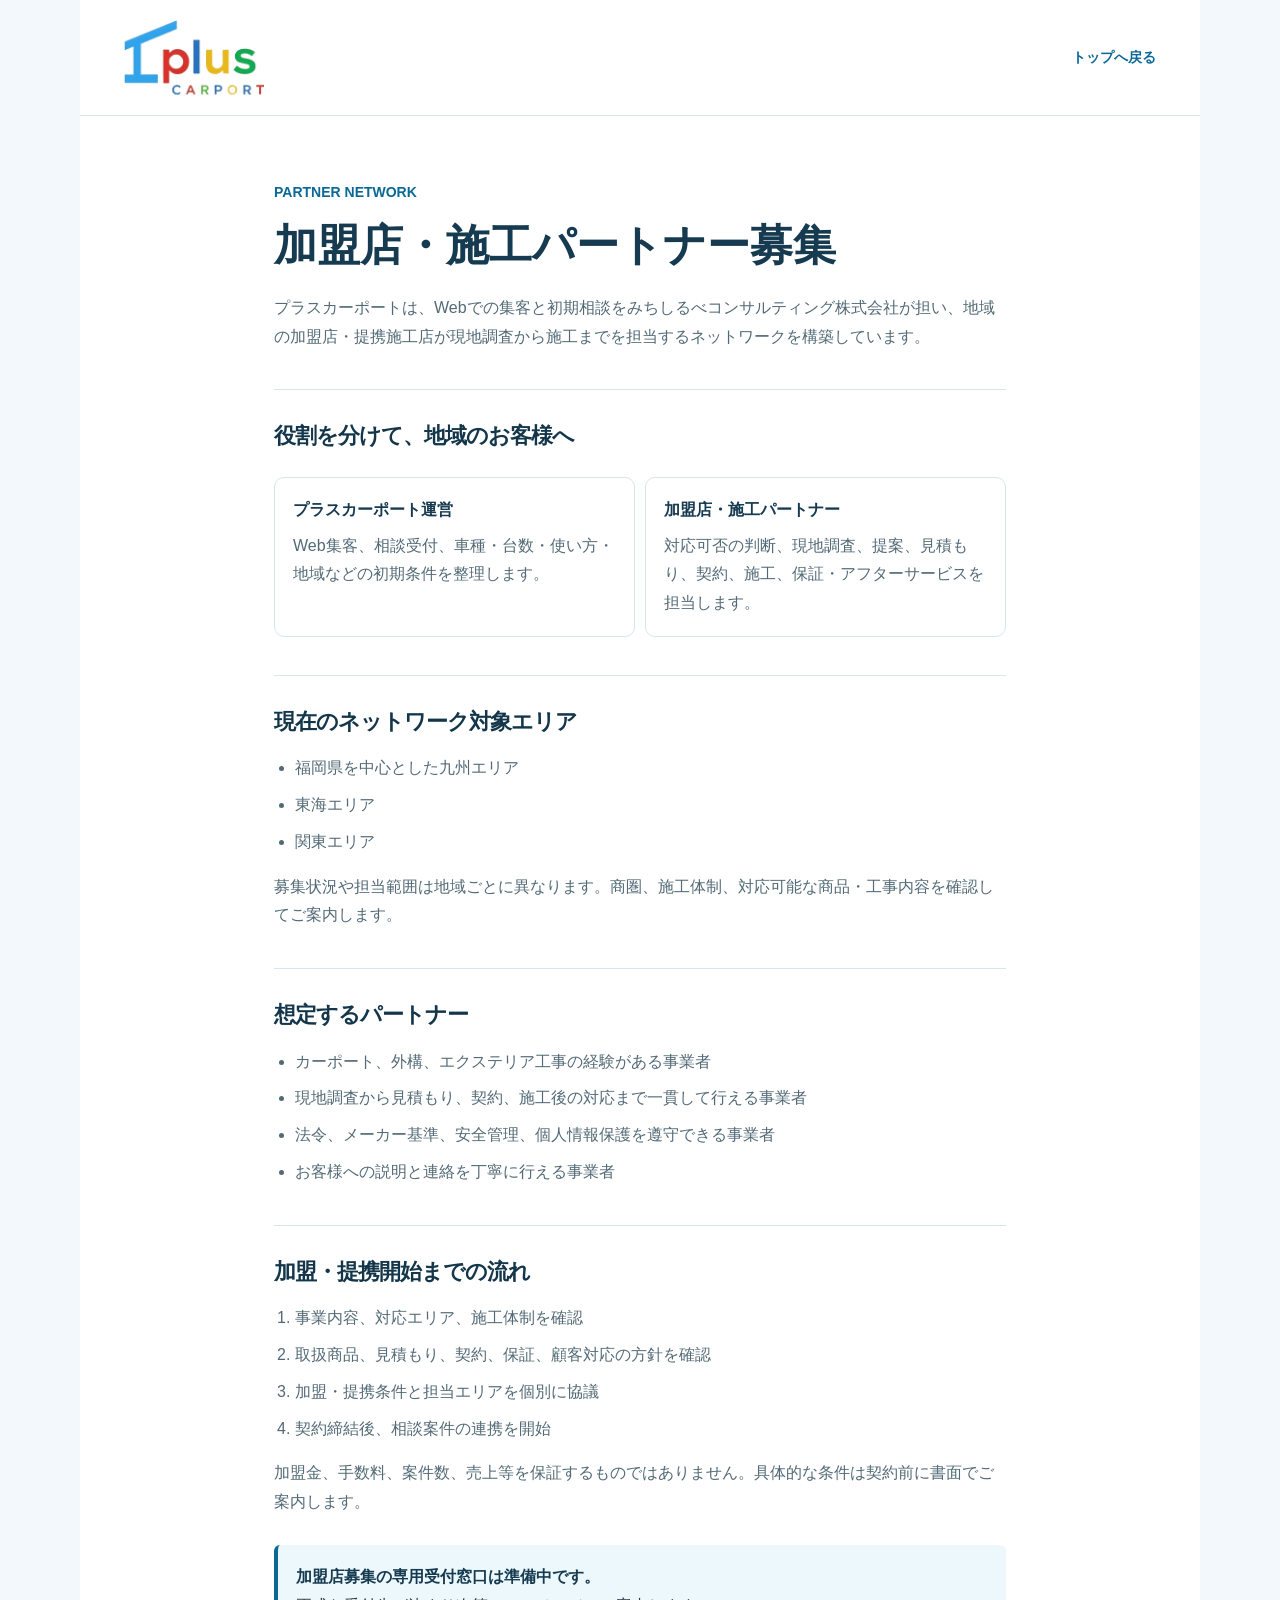
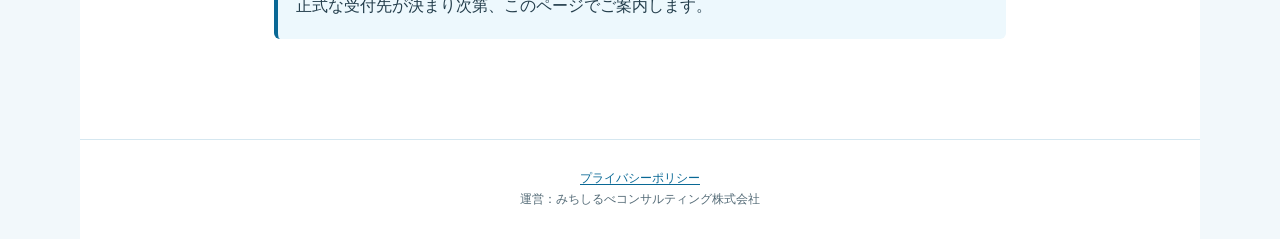
==== public/partners.html @ 20f772e6 "Clarify operator, service areas, and partner delivery model" ====
<!doctype html>
<html lang="ja">
<head>
  <meta charset="UTF-8" />
  <meta name="viewport" content="width=device-width, initial-scale=1, viewport-fit=cover" />
  <meta name="theme-color" content="#30a8e5" />
  <meta name="robots" content="noindex,follow" />
  <meta name="description" content="プラスカーポートの加盟店・施工パートナー募集についてご案内します。" />
  <link rel="canonical" href="https://michishirube-consulting.github.io/plus-carport/partners.html" />
  <title>加盟店・施工パートナー募集｜プラスカーポート</title>
  <link rel="stylesheet" href="styles.css?v=network-20260921" />
</head>
<body>
  <a class="skip-link" href="#main-content">本文へ移動</a>
  <div class="site-shell subpage-shell">
    <header class="subpage-header">
      <a class="brand" href="index.html" aria-label="プラスカーポート トップへ"><span class="brand-logo"><img src="assets/plus-carport-logo.png" width="2048" height="2048" alt="プラスカーポート" /></span></a>
      <a class="subpage-back" href="index.html">トップへ戻る</a>
    </header>
    <main class="subpage-main" id="main-content">
      <p class="subpage-kicker">PARTNER NETWORK</p>
      <h1>加盟店・施工パートナー募集</h1>
      <p class="subpage-lead">プラスカーポートは、Webでの集客と初期相談をみちしるべコンサルティング株式会社が担い、地域の加盟店・提携施工店が現地調査から施工までを担当するネットワークを構築しています。</p>

      <section class="subpage-section">
        <h2>役割を分けて、地域のお客様へ</h2>
        <div class="role-table">
          <div><strong>プラスカーポート運営</strong><p>Web集客、相談受付、車種・台数・使い方・地域などの初期条件を整理します。</p></div>
          <div><strong>加盟店・施工パートナー</strong><p>対応可否の判断、現地調査、提案、見積もり、契約、施工、保証・アフターサービスを担当します。</p></div>
        </div>
      </section>

      <section class="subpage-section">
        <h2>現在のネットワーク対象エリア</h2>
        <ul>
          <li>福岡県を中心とした九州エリア</li>
          <li>東海エリア</li>
          <li>関東エリア</li>
        </ul>
        <p>募集状況や担当範囲は地域ごとに異なります。商圏、施工体制、対応可能な商品・工事内容を確認してご案内します。</p>
      </section>

      <section class="subpage-section">
        <h2>想定するパートナー</h2>
        <ul>
          <li>カーポート、外構、エクステリア工事の経験がある事業者</li>
          <li>現地調査から見積もり、契約、施工後の対応まで一貫して行える事業者</li>
          <li>法令、メーカー基準、安全管理、個人情報保護を遵守できる事業者</li>
          <li>お客様への説明と連絡を丁寧に行える事業者</li>
        </ul>
      </section>

      <section class="subpage-section">
        <h2>加盟・提携開始までの流れ</h2>
        <ol>
          <li>事業内容、対応エリア、施工体制を確認</li>
          <li>取扱商品、見積もり、契約、保証、顧客対応の方針を確認</li>
          <li>加盟・提携条件と担当エリアを個別に協議</li>
          <li>契約締結後、相談案件の連携を開始</li>
        </ol>
        <p>加盟金、手数料、案件数、売上等を保証するものではありません。具体的な条件は契約前に書面でご案内します。</p>
      </section>

      <div class="notice-box"><strong>加盟店募集の専用受付窓口は準備中です。</strong><br />正式な受付先が決まり次第、このページでご案内します。</div>
    </main>
    <footer class="subpage-footer"><a href="privacy.html">プライバシーポリシー</a><br />運営：みちしるべコンサルティング株式会社</footer>
  </div>
</body>
</html>
---- public/styles.css ----
:root {
  --navy: #163b50;
  --navy-deep: #14364a;
  --blue: #096895;
  --blue-light: #d8f0fc;
  --blue-soft: #edf8fd;
  --brand-sky: #30a8e5;
  --brand-red: #da3a30;
  --brand-yellow: #f1c62b;
  --brand-green: #008b45;
  --brand-stripe: linear-gradient(90deg, var(--brand-sky) 0 40%, var(--brand-red) 40% 60%, var(--brand-yellow) 60% 80%, var(--brand-green) 80% 100%);
  --ink: #233d4b;
  --muted: #536a76;
  --line: #d5e7f0;
  --paper: #fff;
  --page: #f2f8fb;
  --line-green: #008044;
  --line-green-dark: #006734;
  --sans: "Noto Sans JP", "Hiragino Kaku Gothic ProN", "Yu Gothic", "Meiryo", sans-serif;
}
* { box-sizing: border-box; }
html { scroll-behavior: smooth; background: var(--page); }
body { margin: 0; color: var(--ink); font: 1rem/1.8 var(--sans); -webkit-font-smoothing: antialiased; }
img { display: block; width: 100%; max-width: 100%; height: auto; }
figure, blockquote { margin: 0; }
a { color: inherit; text-underline-offset: .2em; }
button { font: inherit; }
a, button, summary { -webkit-tap-highlight-color: transparent; }
a:focus-visible, button:focus-visible, summary:focus-visible { outline: 3px solid var(--blue); outline-offset: 4px; }
em { font-style: normal; }
[hidden] { display: none !important; }
[id] { scroll-margin-top: 20px; }
.site-shell { max-width: 1120px; margin: 0 auto; background: var(--paper); }
.skip-link { position: fixed; z-index: 100; top: 8px; left: 8px; padding: 10px 14px; color: #fff; background: var(--navy-deep); transform: translateY(-160%); }
.skip-link:focus { transform: translateY(0); }
.site-header { position: relative; min-height: 94px; padding: 9px 20px 12px; display: flex; justify-content: space-between; align-items: center; gap: 12px; border-bottom: 1px solid var(--line); }
.site-header::before { content: ""; position: absolute; top: 0; right: 0; left: 0; height: 4px; background: var(--brand-stripe); }
.brand { display: flex; align-items: center; gap: 10px; text-decoration: none; }
/* Keep the supplied PNG unchanged; exclude its transparent margins in layout. */
.brand-logo { position: relative; display: block; flex: none; width: 140px; aspect-ratio: 1160 / 622; overflow: hidden; }
.brand-logo img { position: absolute; width: 176.551724%; max-width: none; height: auto; left: -38.87931%; top: -108.199357%; }
.header-consult { min-height: 44px; display: flex; align-items: center; justify-content: center; padding: 8px 12px; border: 1px solid #aad5e9; border-radius: 8px; background: var(--blue-soft); color: var(--blue); font-size: .875rem; font-weight: 700; text-decoration: none; }
.hero { background: var(--blue-soft); color: var(--navy); }
.hero-intro { padding: 24px 22px 22px; }
.eyebrow { margin: 0 0 12px; font-size: .875rem; font-weight: 700; color: var(--blue); letter-spacing: .04em; }
.hero h1 { margin: 0; font-size: clamp(1.85rem, 8.9vw, 2.6rem); line-height: 1.36; letter-spacing: -.055em; font-weight: 800; }
.hero h1 em { color: var(--blue); background: linear-gradient(transparent 79%, #f9e895 79%); }
.hero-lead { margin: 16px 0 0; max-width: 31em; color: var(--ink); font-size: 1rem; line-height: 1.75; }
.hero-media { position: relative; height: 210px; }
.hero-media img { height: 100%; object-fit: cover; object-position: center 55%; }
.image-note { position: absolute; top: 10px; right: 10px; padding: 3px 8px; color: #fff; background: rgba(11,34,55,.86); border-radius: 3px; font-size: .75rem; line-height: 1.5; }
.photo-caption { position: absolute; right: 0; bottom: 0; left: 0; padding: 22px 20px 10px; color: #fff; background: linear-gradient(transparent, rgba(4,20,33,.8)); font-size: .75rem; }
.hero-action-card { padding: 19px 20px 23px; background: #fff; color: var(--ink); border-bottom: 1px solid var(--line); }
.action-promise { margin: 0 0 11px; color: var(--navy); font-size: .875rem; text-align: center; }
.action-promise strong { font-weight: 800; }
.line-button { display: grid; grid-template-columns: 32px minmax(0,1fr) 18px; align-items: center; gap: 7px; min-height: 60px; padding: 12px; color: #fff; background: var(--line-green); border: 0; border-radius: 8px; font-size: .9375rem; font-weight: 800; line-height: 1.5; text-align: center; text-decoration: none; transition: background 160ms ease; }
.line-button:hover { background: var(--line-green-dark); }
.chat-icon { display: grid; place-items: center; width: 32px; height: 29px; border: 1px solid rgba(255,255,255,.6); border-radius: 7px; font-size: .75rem; line-height: 1; letter-spacing: -.035em; }
.button-arrow { font-size: 1.25rem; }
.button-note { margin: 9px 0 0; font-size: .75rem; line-height: 1.7; color: var(--muted); text-align: center; }
.secondary-link { display: block; width: fit-content; margin: 9px auto -3px; padding: 6px 0; color: var(--navy); font-size: .875rem; }
.hero-shortcuts { display: grid; grid-template-columns: repeat(3, minmax(0, 1fr)); gap: 8px; margin-top: 14px; }
.hero-shortcuts a { display: grid; place-items: center; min-height: 44px; padding: 7px 4px; background: #fff; color: var(--navy); border: 1px solid #afd0e0; border-radius: 8px; font-size: .875rem; font-weight: 700; text-decoration: none; text-align: center; }
.hero-shortcuts a:nth-child(1) { border-top: 3px solid var(--brand-sky); }
.hero-shortcuts a:nth-child(2) { border-top: 3px solid var(--brand-red); }
.hero-shortcuts a:nth-child(3) { border-top: 3px solid var(--brand-yellow); }
.hero-shortcuts a:hover { text-decoration: underline; }
.custom-shortcut { display: flex; align-items: center; justify-content: space-between; gap: 8px; min-height: 48px; margin-top: 10px; color: var(--blue); font-size: .75rem; font-weight: 700; text-decoration: none; }
.custom-shortcut:hover { text-decoration: underline; }
.specialist-promise { margin: 0; padding: 25px 20px; background: #fff; color: var(--blue); border-bottom: 1px solid var(--line); font-size: .875rem; line-height: 1.8; text-align: center; }
.specialist-promise strong { color: var(--navy); }
.expert-strip, .examples, .guide-section, .cost-section, .check-section, .flow-section, .faq-section, .line-consult, .network-section { padding: 52px 20px; }
.expert-strip { padding-top: 42px; padding-bottom: 42px; background: var(--blue-soft); }
h2 { margin: 0; color: var(--navy-deep); font-size: clamp(1.5rem, 6.7vw, 2rem); line-height: 1.5; font-weight: 800; letter-spacing: -.045em; }
h2 em { color: var(--blue); }
.section-number { display: flex; align-items: center; justify-content: space-between; gap: 12px; margin: 0 0 14px; color: var(--blue); font-size: .875rem; font-weight: 700; letter-spacing: .055em; }
.section-number span { display: grid; place-items: center; width: 34px; height: 34px; border-radius: 50%; background: var(--blue-soft); color: var(--blue); flex: none; font-size: .875rem; font-family: ui-monospace, monospace; }
.section-heading { margin-bottom: 24px; }
.section-heading > p:last-child:not(.section-number) { margin: 14px 0 0; color: var(--muted); }
.everyday-list { display: grid; gap: 0; margin: 24px 0 0; padding: 0; list-style: none; }
.everyday-list li { display: grid; gap: 5px; padding: 15px 0; border-top: 1px solid #ccdce4; }
.everyday-list span { color: var(--blue); font-size: .75rem; font-weight: 700; }
.everyday-list strong { font-size: 1rem; line-height: 1.6; }
.expert-note { margin: 20px 0 0; color: var(--muted); }
.filter-row { display: grid; grid-template-columns: repeat(3,minmax(0,1fr)); gap: 8px; margin-bottom: 14px; }
.filter-chip { min-height: 44px; display: grid; place-items: center; padding: 8px 5px; color: var(--blue); border: 1px solid #afd0e0; border-radius: 8px; font-size: .875rem; font-weight: 700; text-decoration: none; }
.filter-chip:hover { background: var(--blue-soft); }
.image-disclosure { margin: 0 0 20px; color: var(--muted); font-size: .75rem; line-height: 1.7; }
.case-grid { display: grid; gap: 24px; }
.case-card { overflow: hidden; background: #fff; border: 1px solid var(--line); border-radius: 14px; }
.case-image { position: relative; aspect-ratio: 3/2; overflow: hidden; }
.case-image img { height: 100%; object-fit: cover; }
.case-tag { position: absolute; bottom: 12px; left: 12px; padding: 4px 12px; border-radius: 6px; color: var(--navy); background: #fff; border-left: 4px solid var(--brand-sky); font-size: .875rem; font-weight: 800; }
.case-card--two .case-tag { border-left-color: var(--brand-red); }
.case-body { padding: 22px 18px 14px; }
.case-kicker { margin: 0 0 8px; font-size: .875rem; font-weight: 700; color: var(--blue); }
.case-body h3 { margin: 0; color: var(--navy-deep); font-size: 1.1875rem; line-height: 1.6; letter-spacing: -.025em; }
.case-body > p:not(.case-kicker) { margin: 14px 0 0; color: var(--muted); }
.spec-list { margin: 20px 0 0; border-top: 1px solid var(--line); }
.spec-list > div { display: grid; grid-template-columns: 5em 1fr; gap: 8px; padding: 10px 0; border-bottom: 1px solid var(--line); font-size: .875rem; line-height: 1.65; }
.spec-list dt { color: var(--muted); }
.spec-list dd { margin: 0; font-weight: 600; }
.text-link { display: flex; justify-content: space-between; gap: 8px; align-items: center; min-height: 52px; margin-top: 10px; padding: 6px 0; color: var(--navy); font-weight: 800; font-size: .875rem; text-decoration: none; }
.text-link span { font-size: 1.25rem; }
.case-card--two { background: #f2f9fd; }
.cost-bridge { margin-top: 28px; padding: 24px 18px; background: #fff9e3; border-left: 4px solid var(--brand-yellow); border-radius: 0 10px 10px 0; }
.cost-bridge strong { color: var(--navy); font-size: 1rem; }
.cost-bridge p { margin: 10px 0; color: var(--muted); }
.cost-bridge a { display: flex; align-items: center; justify-content: space-between; min-height: 44px; font-size: .875rem; font-weight: 700; }
.custom-section { position: relative; padding: 52px 20px 38px; color: #fff; background: var(--navy-deep); }
.custom-section::before { content: ""; position: absolute; top: 0; right: 0; left: 0; height: 4px; background: var(--brand-stripe); }
.custom-section .section-number { color: #b5dcee; }
.custom-section .section-number span { background: #2c5369; color: #fff; }
.custom-eyebrow { margin: 24px 0 12px; color: #b5dcee; font-size: .6875rem; letter-spacing: .17em; }
.custom-section h2 { color: #fff; font-size: clamp(1.85rem, 7.7vw, 2.8rem); line-height: 1.45; }
.custom-section h2 em { color: #99d9fa; }
.custom-section .section-heading > p:last-child { color: #d6e5ee; }
.custom-disclosure { margin: 0 0 24px; max-width: 54em; color: #c0d4e0; font-size: .75rem; line-height: 1.8; }
.custom-grid { display: grid; gap: 24px; }
.custom-card { min-width: 0; display: flex; flex-direction: column; background: #fff; color: var(--ink); border-radius: 12px; }
.custom-photo { position: relative; display: block; border-radius: 12px 12px 0 0; overflow: hidden; background: #e5edf0; }
.custom-photo img { aspect-ratio: 3/2; object-fit: contain; }
.custom-photo:hover .custom-zoom { background: var(--navy); }
.custom-zoom { position: absolute; bottom: 10px; right: 10px; padding: 4px 9px; color: #fff; background: #14364ae6; border-radius: 4px; font-size: .6875rem; }
.custom-body { flex: 1; display: flex; flex-direction: column; padding: 20px 18px 12px; }
.custom-category { display: flex; align-items: center; flex-wrap: wrap; gap: 8px; margin: 0 0 14px; color: var(--blue); font-size: .8125rem; font-weight: 700; }
.custom-category > span { padding-left: 7px; border-left: 3px solid var(--brand-sky); font-family: ui-monospace, monospace; }
.custom-card:nth-child(2) .custom-category > span { border-color: var(--brand-red); }
.custom-card:nth-child(3) .custom-category > span { border-color: var(--brand-yellow); }
.custom-card:nth-child(4) .custom-category > span { border-color: var(--brand-green); }
.custom-category small { margin-left: auto; color: var(--muted); font-size: .6875rem; font-weight: 400; }
.custom-body h3 { margin: 0; color: var(--navy); font-size: 1.375rem; line-height: 1.55; letter-spacing: -.035em; }
.custom-body > p:not(.custom-category) { flex: 1; margin: 14px 0 20px; color: var(--muted); font-size: .9375rem; }
.custom-design-points { margin: 0 0 16px; padding: 12px 14px; background: var(--blue-soft); border-radius: 6px; font-size: .8125rem; line-height: 1.7; }
.custom-design-points dt { margin: 0 0 3px; color: var(--blue); font-size: .6875rem; font-weight: 700; }
.custom-design-points dd { margin: 0; color: var(--navy); }
.custom-body .text-link { margin: 0; border-top: 1px solid var(--line); }
.custom-closing { margin-top: 32px; padding-top: 26px; border-top: 1px solid #527185; }
.custom-closing h3 { margin: 0; color: #fff; font-size: 1.125rem; }
.custom-closing p { margin: 12px 0 22px; color: #d6e5ee; font-size: .9375rem; }
.custom-closing .line-button { background: #00783f; border: 1px solid #78bd98; }
.custom-closing .line-button:hover { background: #006332; }
.custom-note { margin: 18px 0 0; color: #c0d4e0; font-size: .75rem; }
.line-consult { color: var(--ink); background: var(--blue-soft); border-top: 4px solid var(--brand-sky); }
.cost-section { color: var(--ink); background: #fffaf0; border-top: 4px solid var(--brand-yellow); }
.line-consult h2, .cost-section h2 { color: var(--navy); }
.line-consult h2 em, .cost-section h2 em, .section-number--light { color: var(--blue); }
.line-intro, .cost-intro { margin: 16px 0 0; color: var(--muted); }
.consult-list { display: grid; gap: 16px; padding: 0; margin: 26px 0 0; list-style: none; }
.consult-list li { display: grid; grid-template-columns: 28px 1fr; gap: 12px; padding-top: 16px; border-top: 1px solid #c4deec; }
.consult-list li > span { color: var(--blue); font-size: .875rem; font-family: ui-monospace, monospace; }
.consult-list strong { font-size: 1rem; }
.consult-list p { margin: 5px 0 0; color: var(--muted); font-size: .875rem; }
.consult-caveat { margin: 22px 0 0; color: var(--muted); font-size: .75rem; }
.consult-action { margin-top: 28px; }
.contact-heading { margin: 0; color: var(--navy); font-size: 1.5rem; line-height: 1.5; }
.contact-lead { margin: 12px 0 20px; color: var(--ink); }
.consult-context { margin: 0 0 14px; color: var(--blue); font-size: .875rem; }
.consult-builder { margin-top: 26px; overflow: hidden; background: #fff; color: var(--ink); border: 1px solid #c4deec; border-radius: 12px; }
.consult-builder > summary { display: flex; justify-content: space-between; align-items: center; gap: 8px; padding: 18px 16px; font-size: .875rem; line-height: 1.7; }
.consult-builder > summary::before { content: "+"; flex: none; font-size: 1.125rem; }
.consult-builder[open] > summary::before { content: "−"; }
.consult-builder > summary span { margin-left: auto; flex: none; color: var(--muted); font-size: .75rem; font-weight: 500; }
.builder-fields { padding: 0 18px 20px; }
.builder-intro { margin: 0 0 20px; color: var(--muted); font-size: .875rem; }
.builder-fields label { display: block; margin-top: 18px; color: var(--navy); font-size: .875rem; font-weight: 700; }
.builder-fields select { display: block; width: 100%; min-height: 48px; margin-top: 7px; padding: 9px 28px 9px 10px; border: 1px solid #a6bbc8; border-radius: 5px; background: #fff; color: var(--navy); font: 1rem/1.6 var(--sans); }
.builder-fields select:focus-visible { outline: 3px solid var(--blue); outline-offset: 3px; }
.plan-result { margin-top: 24px; padding: 16px; background: var(--blue-soft); border-left: 3px solid var(--blue); }
.plan-result strong { color: var(--navy); font-size: 1rem; }
.plan-result ul { margin: 12px 0 0; padding-left: 20px; font-size: .875rem; }
.plan-result li + li { margin-top: 10px; }
.plan-caveat { margin: 14px 0 0; color: var(--muted); font-size: .75rem; }
.builder-return { display: flex; min-height: 48px; align-items: center; justify-content: center; gap: 12px; margin: 0 18px 18px; color: var(--navy); border: 1px solid #a6bbc8; border-radius: 4px; font-size: .875rem; font-weight: 700; text-decoration: none; }
.consult-builder .first-message { border-top: 1px solid var(--line); border-radius: 0; margin-bottom: 0; }
.first-message { margin-bottom: 20px; padding: 20px 18px; background: #fff; color: var(--navy-deep); border-radius: 10px; }
.message-label { margin: 0 0 14px; font-size: .875rem; font-weight: 800; }
.first-message blockquote { padding: 16px; background: var(--blue-soft); border-radius: 6px; font-size: 1rem; line-height: 1.8; white-space: pre-line; }
.copy-button { width: 100%; min-height: 44px; margin-top: 12px; padding: 8px; background: #fff; color: var(--navy); border: 1px solid #b8cad5; border-radius: 5px; font-size: .875rem; font-weight: 700; cursor: pointer; }
.copy-button:hover { background: var(--blue-soft); }
.copy-status:empty { display: none; }
.copy-status { margin: 10px 0 0; font-size: .875rem; color: var(--blue); }
.message-tip { margin: 14px 0 0; color: var(--muted); font-size: .75rem; }
.button-note--light { color: var(--muted); }
.contact-status { margin: 14px 0 0; padding: 12px; border: 1px solid #b9ced9; border-radius: 6px; color: var(--muted); background: #fff; font-size: .75rem; line-height: 1.7; }
.privacy-note { margin: 12px 0 0; color: var(--muted); font-size: .75rem; line-height: 1.7; }
.privacy-note a { color: var(--blue); font-weight: 700; }
.line-button[aria-disabled="true"] { background: #516671; cursor: not-allowed; }
.network-section { background: #f6fbfd; border-top: 1px solid var(--line); border-bottom: 1px solid var(--line); }
.network-grid { display: grid; gap: 12px; margin: 0; padding: 0; list-style: none; }
.network-grid li { display: grid; grid-template-columns: 32px 1fr; gap: 5px 12px; padding: 18px; background: #fff; border: 1px solid var(--line); border-radius: 12px; }
.network-grid li > span { grid-row: 1/4; color: var(--blue); font-size: .875rem; font-family: ui-monospace, monospace; font-weight: 800; }
.network-grid strong { color: var(--navy); font-size: 1rem; line-height: 1.6; }
.network-grid p { margin: 0; color: var(--muted); font-size: .875rem; }
.network-grid small { color: var(--blue); font-size: .75rem; font-weight: 700; }
.service-areas { margin-top: 22px; padding: 20px; background: var(--navy); color: #fff; border-radius: 12px; }
.service-areas > strong { font-size: 1rem; }
.service-areas ul { display: flex; flex-wrap: wrap; gap: 8px; margin: 14px 0; padding: 0; list-style: none; }
.service-areas li { padding: 7px 10px; color: var(--navy); background: #fff; border-radius: 999px; font-size: .75rem; font-weight: 800; }
.service-areas p { margin: 0; color: #d5e5ed; font-size: .75rem; }
.responsibility-note { margin: 18px 0 0; color: var(--muted); font-size: .75rem; }
.guide-cards { display: grid; gap: 0; border-top: 1px solid var(--line); }
.guide-cards article { padding: 22px 0; border-bottom: 1px solid var(--line); }
.guide-cards article > span { display: inline-block; padding-left: 10px; border-left: 4px solid var(--brand-sky); color: var(--blue); font-size: .875rem; font-weight: 800; }
.guide-cards article:nth-child(2) > span { border-left-color: var(--brand-red); }
.guide-cards article:nth-child(3) > span { border-left-color: var(--brand-yellow); }
.guide-cards article:nth-child(4) > span { border-left-color: var(--brand-green); }
.guide-cards h3 { margin: 7px 0 10px; color: var(--navy); font-size: 1.125rem; line-height: 1.6; }
.guide-cards p { margin: 0; color: var(--muted); }
.technical-note { margin: 22px 0; color: var(--muted); font-size: .875rem; }
.glossary { padding: 0 16px; background: var(--blue-soft); border-radius: 6px; }
.glossary summary { padding: 15px 0; font-size: .875rem; }
.glossary p { margin: 0; padding-bottom: 18px; color: var(--muted); font-size: .875rem; }
.cost-formula { display: grid; gap: 10px; margin-top: 26px; }
.cost-formula > div { display: grid; grid-template-columns: 30px 1fr; gap: 3px 12px; padding: 16px; background: #fff; border: 1px solid #e7dbb5; border-radius: 10px; }
.cost-formula span { grid-row: 1/3; color: var(--blue); font-size: .875rem; }
.cost-formula strong { font-size: 1rem; }
.cost-formula small { color: var(--muted); font-size: .875rem; }
.cost-section .section-number span { color: var(--navy); background: #f9e895; }
.budget-note { margin: 26px 0; }
.budget-note strong { font-size: 1rem; }
.budget-note p { margin: 8px 0 0; color: var(--muted); }
.check-section { background: #f0f8f3; }
.check-section .section-number span { color: #006b37; background: #dceee3; }
.check-list, .flow-list { margin: 0; padding: 0; list-style: none; }
.check-list li, .flow-list li { display: grid; grid-template-columns: 30px 1fr; gap: 12px; padding: 22px 0; border-top: 1px solid #cedce4; }
.check-list li > span, .flow-list li > span { font-size: .875rem; color: var(--blue); font-weight: 800; }
.check-list h3, .flow-list h3 { margin: 0; font-size: 1rem; line-height: 1.65; color: var(--navy); }
.check-list p, .flow-list p { margin: 10px 0 0; color: var(--muted); }
.faq-section { padding-top: 20px; }
.faq-list details { border-top: 1px solid var(--line); }
.faq-list details:last-child { border-bottom: 1px solid var(--line); }
summary { cursor: pointer; color: var(--navy); font-weight: 700; }
.faq-list summary { padding: 20px 0; font-size: 1rem; line-height: 1.7; }
.faq-list p { margin: 0 0 22px; padding-left: 16px; border-left: 2px solid #9cbacb; color: var(--muted); }
.final-cta { background: var(--blue-soft); border-top: 4px solid var(--brand-sky); }
.final-cta figure { position: relative; }
.final-cta img { aspect-ratio: 3/2; object-fit: cover; }
.final-copy { padding: 32px 20px 40px; }
.final-copy > p:first-child { margin: 0 0 10px; color: var(--blue); font-size: .75rem; font-weight: 700; }
.final-copy > p { color: var(--muted); }
.final-copy .line-button { margin-top: 22px; }
.site-footer { position: relative; padding: 36px 20px 120px; background: #fff; color: var(--navy); }
.site-footer::before { content: ""; position: absolute; top: 0; right: 0; left: 0; height: 4px; background: var(--brand-stripe); }
.footer-brand { display: block; width: fit-content; text-decoration: none; }
.footer-brand .brand-logo { width: 168px; }
.site-footer .footer-owner { margin: 18px 0 0; color: var(--navy); font-size: .875rem; font-weight: 700; }
.footer-owner span { display: block; margin-top: 4px; color: var(--muted); font-weight: 400; }
.site-footer nav { display: flex; flex-wrap: wrap; gap: 0 20px; margin: 20px 0; }
.site-footer nav a { display: flex; align-items: center; min-height: 44px; font-size: .875rem; }
.site-footer p, .site-footer small { font-size: .75rem; color: var(--muted); }
.subpage-shell { min-height: 100vh; background: var(--paper); }
.subpage-header { display: flex; align-items: center; justify-content: space-between; gap: 16px; padding: 18px 20px; border-bottom: 1px solid var(--line); }
.subpage-header .brand-logo { width: 140px; }
.subpage-back { display: inline-flex; align-items: center; min-height: 44px; color: var(--blue); font-size: .875rem; font-weight: 700; text-decoration: none; }
.subpage-main { max-width: 820px; margin: 0 auto; padding: 48px 20px 80px; }
.subpage-kicker { margin: 0 0 10px; color: var(--blue); font-size: .875rem; font-weight: 800; }
.subpage-main h1 { margin: 0; color: var(--navy); font-size: clamp(1.8rem, 7vw, 2.7rem); line-height: 1.4; }
.subpage-lead { margin: 18px 0 0; color: var(--muted); }
.subpage-section { margin-top: 38px; padding-top: 30px; border-top: 1px solid var(--line); }
.subpage-section h2 { font-size: 1.35rem; }
.subpage-section h3 { margin: 22px 0 8px; color: var(--navy); font-size: 1rem; }
.subpage-section p, .subpage-section li { color: var(--muted); }
.subpage-section ul, .subpage-section ol { padding-left: 1.3em; }
.subpage-section li + li { margin-top: 8px; }
.notice-box { margin-top: 28px; padding: 18px; background: var(--blue-soft); border-left: 4px solid var(--blue); border-radius: 6px; }
.notice-box strong { color: var(--navy); }
.role-table { display: grid; gap: 10px; margin-top: 24px; }
.role-table > div { padding: 18px; background: #fff; border: 1px solid var(--line); border-radius: 10px; }
.role-table strong { display: block; color: var(--navy); }
.role-table p { margin: 7px 0 0; }
.subpage-footer { padding: 28px 20px; border-top: 1px solid var(--line); color: var(--muted); font-size: .75rem; text-align: center; }
.subpage-footer a { color: var(--blue); }
.sticky-cta { position: fixed; z-index: 50; bottom: 0; left: 50%; width: min(100%,430px); padding: 10px 16px calc(10px + env(safe-area-inset-bottom)); background: rgba(255,255,255,.98); border-top: 1px solid var(--line); transform: translate(-50%,105%); visibility: hidden; transition: transform 160ms ease, visibility 160ms ease; }
.sticky-cta.is-visible { transform: translate(-50%,0); visibility: visible; }
.sticky-cta .line-button { min-height: 54px; }
@media (min-width: 520px) and (max-width: 799px) {
  .custom-section { padding-right: 40px; padding-left: 40px; }
  .hero-intro, .hero-action-card, .expert-strip, .examples, .line-consult, .network-section, .guide-section, .cost-section, .check-section, .flow-section, .faq-section, .final-copy, .site-footer { padding-left: 40px; padding-right: 40px; }
  .hero-media { height: 340px; }
}
@media (min-width: 800px) {
  .custom-section { padding: 64px; }
  .custom-grid { grid-template-columns: repeat(2, minmax(0, 1fr)); gap: 32px; }
  .custom-body { padding: 24px 24px 14px; }
  .custom-closing { display: grid; grid-template-columns: 1fr 340px; align-items: center; gap: 40px; }
  .custom-closing p { margin-bottom: 0; }
  .site-header { padding: 16px 44px; }
  .hero { display: grid; grid-template-columns: 1fr 1.05fr; }
  .hero-intro { padding: 42px 36px 20px 44px; }
  .hero h1 { font-size: clamp(2rem, 3.45vw, 2.65rem); }
  .hero-media { grid-column: 2; grid-row: 1/3; height: 100%; min-height: 550px; }
  .hero-media img { object-position: 56% center; }
  .hero-action-card { grid-column: 1; padding: 22px 36px 30px 44px; background: var(--blue-soft); color: var(--ink); border: 0; }
  .action-promise { color: var(--navy); }
  .hero-action-card .button-note { color: var(--muted); }
  .secondary-link { color: #d5e0e7; }
  .expert-strip, .examples, .guide-section, .cost-section, .check-section, .flow-section, .faq-section, .line-consult, .network-section { padding: 64px 64px; }
  .section-heading { max-width: 660px; }
  h2 { font-size: 2rem; }
  .everyday-list { grid-template-columns: repeat(3,minmax(0,1fr)); gap: 24px; }
  .expert-note { max-width: 720px; }
  .filter-row { max-width: 430px; }
  .case-grid { grid-template-columns: repeat(2,minmax(0,1fr)); }
  .case-body { padding: 26px 24px 16px; }
  .line-consult { display: grid; grid-template-columns: 1fr 1fr; gap: 44px; align-items: start; }
  .consult-action { margin-top: 0; }
  .line-consult h2 { font-size: 1.7rem; }
  .network-grid { grid-template-columns: repeat(3,minmax(0,1fr)); }
  .network-grid li { grid-template-columns: 1fr; }
  .network-grid li > span { grid-row: auto; }
  .subpage-header { padding: 20px 44px; }
  .subpage-main { padding: 64px 44px 100px; }
  .role-table { grid-template-columns: repeat(2,minmax(0,1fr)); }
  .guide-cards { grid-template-columns: repeat(2,minmax(0,1fr)); gap: 0 40px; }
  .cost-intro, .budget-note { max-width: 650px; }
  .cost-formula { grid-template-columns: repeat(2,minmax(0,1fr)); }
  .cost-section > .line-button { max-width: 410px; }
  .check-list, .flow-list { max-width: 790px; }
  .faq-section { padding-top: 12px; }
  .final-cta { display: grid; grid-template-columns: 1fr 1fr; align-items: stretch; }
  .final-cta figure, .final-cta img { height: 100%; }
  .final-copy { padding: 40px 32px; }
  .final-copy h2 { font-size: 1.65rem; }
  .site-footer { padding: 44px 64px 120px; }
  .sticky-cta { bottom: 16px; border: 1px solid var(--line); border-radius: 10px; box-shadow: 0 6px 24px #0b223720; }
}
@media (max-width: 359px) {
  .site-header { padding: 10px 14px; gap: 8px; }
  .header-consult { font-size: .75rem; }
  .hero-intro { padding-right: 18px; padding-left: 18px; }
  .line-button { gap: 5px; padding: 10px; font-size: .875rem; }
}
@media (prefers-reduced-motion: reduce) {
  html { scroll-behavior: auto; }
  *, *::before, *::after { transition: none !important; animation: none !important; }
}
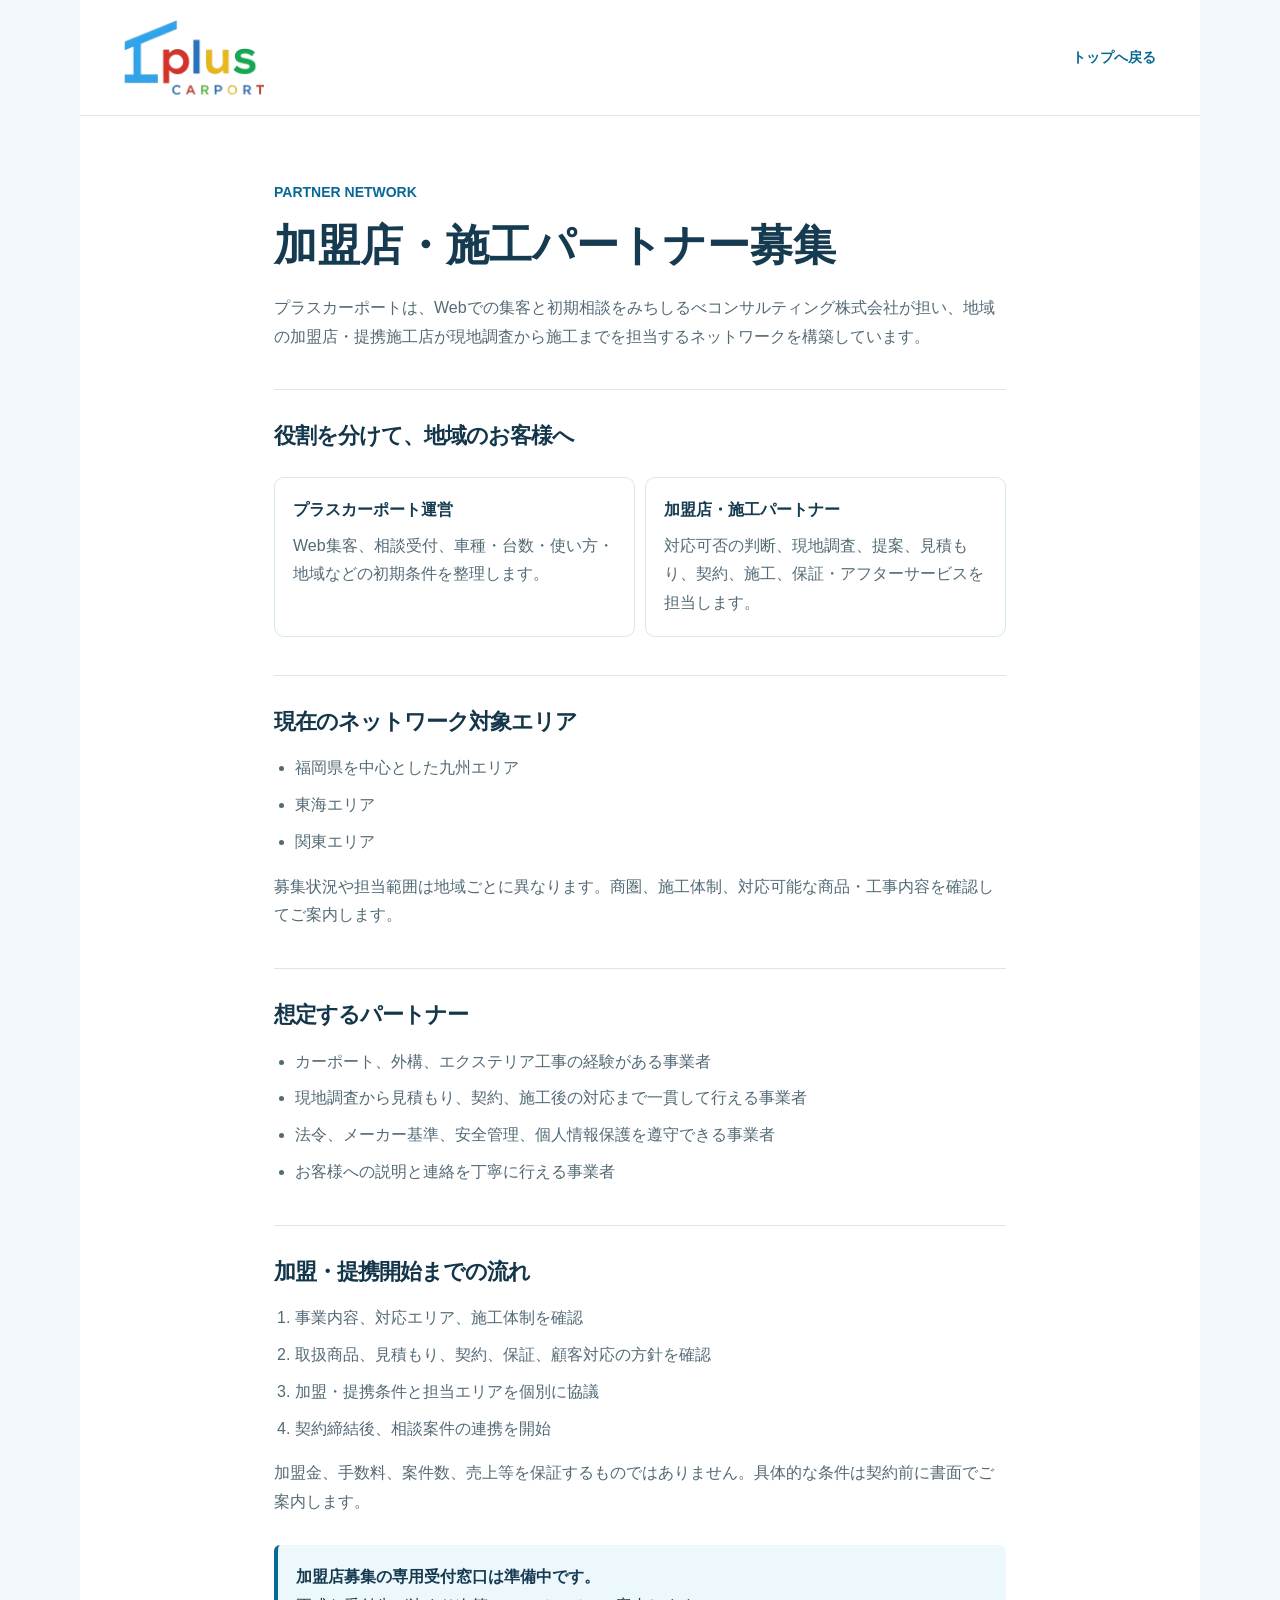
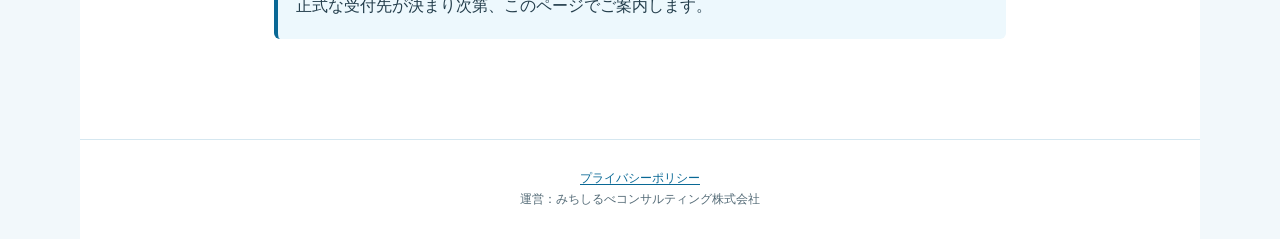
==== commit d20b09f3: "Send every LINE button straight to the consultation and tighten the LP - Every LINE button now opens" ====
--- a/public/partners.html
+++ b/public/partners.html
@@ -14,7 +14,7 @@
   <a class="skip-link" href="#main-content">本文へ移動</a>
   <div class="site-shell subpage-shell">
     <header class="subpage-header">
-      <a class="brand" href="index.html" aria-label="プラスカーポート トップへ"><span class="brand-logo"><img src="assets/plus-carport-logo.png" width="2048" height="2048" alt="プラスカーポート" /></span></a>
+      <a class="brand" href="index.html" aria-label="プラスカーポート トップへ"><span class="brand-logo"><img src="assets/plus-carport-logo-512.webp" width="512" height="512" alt="プラスカーポート" /></span></a>
       <a class="subpage-back" href="index.html">トップへ戻る</a>
     </header>
     <main class="subpage-main" id="main-content">
--- a/public/styles.css
+++ b/public/styles.css
@@ -21,6 +21,7 @@
 * { box-sizing: border-box; }
 html { scroll-behavior: smooth; background: var(--page); }
 body { margin: 0; color: var(--ink); font: 1rem/1.8 var(--sans); -webkit-font-smoothing: antialiased; }
+h1, h2, h3, h4 { text-wrap: balance; line-break: strict; }
 img { display: block; width: 100%; max-width: 100%; height: auto; }
 figure, blockquote { margin: 0; }
 a { color: inherit; text-underline-offset: .2em; }
@@ -43,7 +44,7 @@
 .hero { background: var(--blue-soft); color: var(--navy); }
 .hero-intro { padding: 24px 22px 22px; }
 .eyebrow { margin: 0 0 12px; font-size: .875rem; font-weight: 700; color: var(--blue); letter-spacing: .04em; }
-.hero h1 { margin: 0; font-size: clamp(1.85rem, 8.9vw, 2.6rem); line-height: 1.36; letter-spacing: -.055em; font-weight: 800; }
+.hero h1 { margin: 0; font-size: clamp(1.75rem, 7.2vw, 2.15rem); line-height: 1.36; letter-spacing: -.055em; font-weight: 800; }
 .hero h1 em { color: var(--blue); background: linear-gradient(transparent 79%, #f9e895 79%); }
 .hero-lead { margin: 16px 0 0; max-width: 31em; color: var(--ink); font-size: 1rem; line-height: 1.75; }
 .hero-media { position: relative; height: 210px; }
@@ -59,11 +60,8 @@
 .button-arrow { font-size: 1.25rem; }
 .button-note { margin: 9px 0 0; font-size: .75rem; line-height: 1.7; color: var(--muted); text-align: center; }
 .secondary-link { display: block; width: fit-content; margin: 9px auto -3px; padding: 6px 0; color: var(--navy); font-size: .875rem; }
-.hero-shortcuts { display: grid; grid-template-columns: repeat(3, minmax(0, 1fr)); gap: 8px; margin-top: 14px; }
-.hero-shortcuts a { display: grid; place-items: center; min-height: 44px; padding: 7px 4px; background: #fff; color: var(--navy); border: 1px solid #afd0e0; border-radius: 8px; font-size: .875rem; font-weight: 700; text-decoration: none; text-align: center; }
-.hero-shortcuts a:nth-child(1) { border-top: 3px solid var(--brand-sky); }
-.hero-shortcuts a:nth-child(2) { border-top: 3px solid var(--brand-red); }
-.hero-shortcuts a:nth-child(3) { border-top: 3px solid var(--brand-yellow); }
+.hero-shortcuts { display: grid; grid-template-columns: repeat(2, minmax(0, 1fr)); gap: 8px; margin-top: 14px; }
+.hero-shortcuts a { display: grid; place-items: center; min-height: 44px; padding: 7px 4px; background: transparent; color: var(--blue); border: 1px solid #afd0e0; border-radius: 8px; font-size: .8125rem; font-weight: 700; text-decoration: none; text-align: center; }
 .hero-shortcuts a:hover { text-decoration: underline; }
 .custom-shortcut { display: flex; align-items: center; justify-content: space-between; gap: 8px; min-height: 48px; margin-top: 10px; color: var(--blue); font-size: .75rem; font-weight: 700; text-decoration: none; }
 .custom-shortcut:hover { text-decoration: underline; }
@@ -156,6 +154,13 @@
 .contact-heading { margin: 0; color: var(--navy); font-size: 1.5rem; line-height: 1.5; }
 .contact-lead { margin: 12px 0 20px; color: var(--ink); }
 .consult-context { margin: 0 0 14px; color: var(--blue); font-size: .875rem; }
+.consult-paths { display: grid; gap: 14px; }
+.consult-path { padding: 18px; background: #fff; border: 1px solid #c4deec; border-radius: 12px; }
+.consult-path-number { color: var(--blue); font: 700 .75rem/1 ui-monospace, monospace; letter-spacing: .08em; }
+.consult-path h4 { margin: 8px 0 0; color: var(--navy); font-size: 1.0625rem; line-height: 1.55; }
+.consult-path p { margin: 8px 0 16px; color: var(--muted); font-size: .8125rem; line-height: 1.7; }
+.simulator-button { background: var(--blue); }
+.simulator-button:hover { background: #075577; }
 .consult-builder { margin-top: 26px; overflow: hidden; background: #fff; color: var(--ink); border: 1px solid #c4deec; border-radius: 12px; }
 .consult-builder > summary { display: flex; justify-content: space-between; align-items: center; gap: 8px; padding: 18px 16px; font-size: .875rem; line-height: 1.7; }
 .consult-builder > summary::before { content: "+"; flex: none; font-size: 1.125rem; }
@@ -279,6 +284,39 @@
   .hero-intro, .hero-action-card, .expert-strip, .examples, .line-consult, .network-section, .guide-section, .cost-section, .check-section, .flow-section, .faq-section, .final-copy, .site-footer { padding-left: 40px; padding-right: 40px; }
   .hero-media { height: 340px; }
 }
+@media (max-width: 519px) {
+  body { font-size: .9375rem; line-height: 1.78; }
+  .site-header { min-height: 82px; padding: 8px 18px 10px; }
+  .brand-logo { width: 128px; }
+  .header-consult { max-width: 148px; padding: 7px 10px; font-size: .8125rem; line-height: 1.45; text-align: center; }
+  .hero-intro { padding: 22px 20px 20px; }
+  .eyebrow { margin-bottom: 10px; font-size: .8125rem; line-height: 1.65; }
+  .hero h1 { font-size: clamp(1.7rem, 7.1vw, 1.85rem); line-height: 1.34; letter-spacing: -.045em; }
+  .hero-lead { margin-top: 14px; font-size: .9375rem; line-height: 1.72; }
+  .hero-media { height: 196px; }
+  .hero-action-card { padding: 17px 18px 21px; }
+  .specialist-promise { padding: 22px 18px; line-height: 1.75; }
+  .expert-strip, .examples, .guide-section, .cost-section, .check-section, .flow-section, .faq-section, .line-consult, .network-section { padding: 44px 18px; }
+  .custom-section { padding: 44px 18px 34px; }
+  h2 { font-size: clamp(1.34rem, 5.75vw, 1.55rem); line-height: 1.48; letter-spacing: -.035em; }
+  .custom-section h2 { font-size: clamp(1.46rem, 6.25vw, 1.7rem); line-height: 1.46; letter-spacing: -.04em; }
+  .section-heading { margin-bottom: 21px; }
+  .section-heading > p:last-child:not(.section-number), .line-intro, .cost-intro { line-height: 1.75; }
+  .section-heading h2 br, .consult-heading h2 br, .case-body h3 br, .custom-body h3 br, .final-copy h2 br, .final-copy > p:not(:first-child) br { display: none; }
+  #examples-title br, #line-title br, #operation-title br, #size-title br, #cost-title br, #faq-title br, #final-cta-title br { display: initial; }
+  .case-body { padding: 20px 17px 13px; }
+  .case-body h3 { font-size: 1.0875rem; line-height: 1.58; letter-spacing: -.02em; }
+  .custom-body { padding: 18px 17px 12px; }
+  .custom-body h3 { font-size: 1.125rem; line-height: 1.58; letter-spacing: -.025em; }
+  .contact-heading { font-size: 1.25rem; line-height: 1.48; }
+  .contact-lead { margin-top: 10px; line-height: 1.72; }
+  .consult-path { padding: 17px; }
+  .consult-path h4 { font-size: 1rem; line-height: 1.55; }
+  .guide-cards h3 { font-size: 1.0625rem; line-height: 1.62; }
+  .check-list h3, .flow-list h3 { font-size: .975rem; line-height: 1.65; }
+  .faq-list summary { font-size: .9375rem; line-height: 1.7; }
+  .line-button { font-size: .9rem; }
+}
 @media (min-width: 800px) {
   .custom-section { padding: 64px; }
   .custom-grid { grid-template-columns: repeat(2, minmax(0, 1fr)); gap: 32px; }
@@ -288,7 +326,7 @@
   .site-header { padding: 16px 44px; }
   .hero { display: grid; grid-template-columns: 1fr 1.05fr; }
   .hero-intro { padding: 42px 36px 20px 44px; }
-  .hero h1 { font-size: clamp(2rem, 3.45vw, 2.65rem); }
+  .hero h1 { font-size: clamp(2rem, 3.1vw, 2.25rem); }
   .hero-media { grid-column: 2; grid-row: 1/3; height: 100%; min-height: 550px; }
   .hero-media img { object-position: 56% center; }
   .hero-action-card { grid-column: 1; padding: 22px 36px 30px 44px; background: var(--blue-soft); color: var(--ink); border: 0; }
